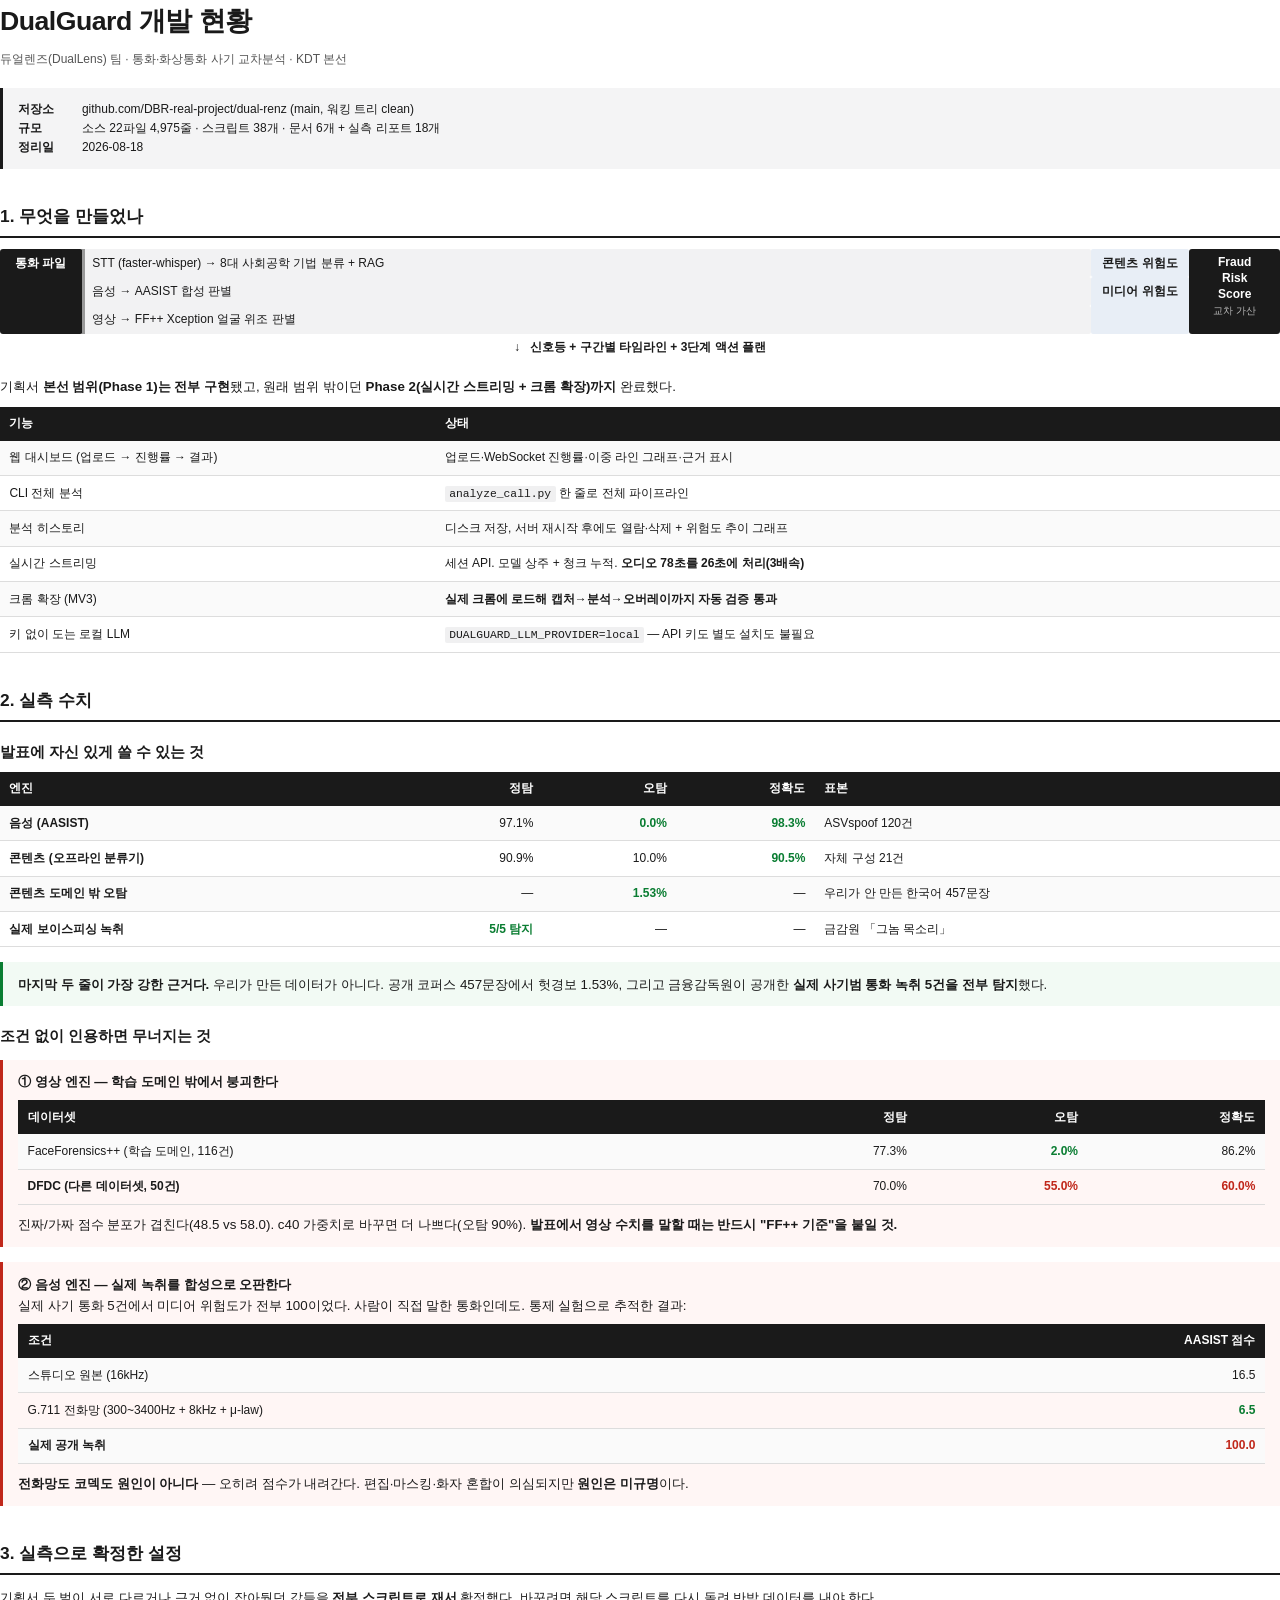
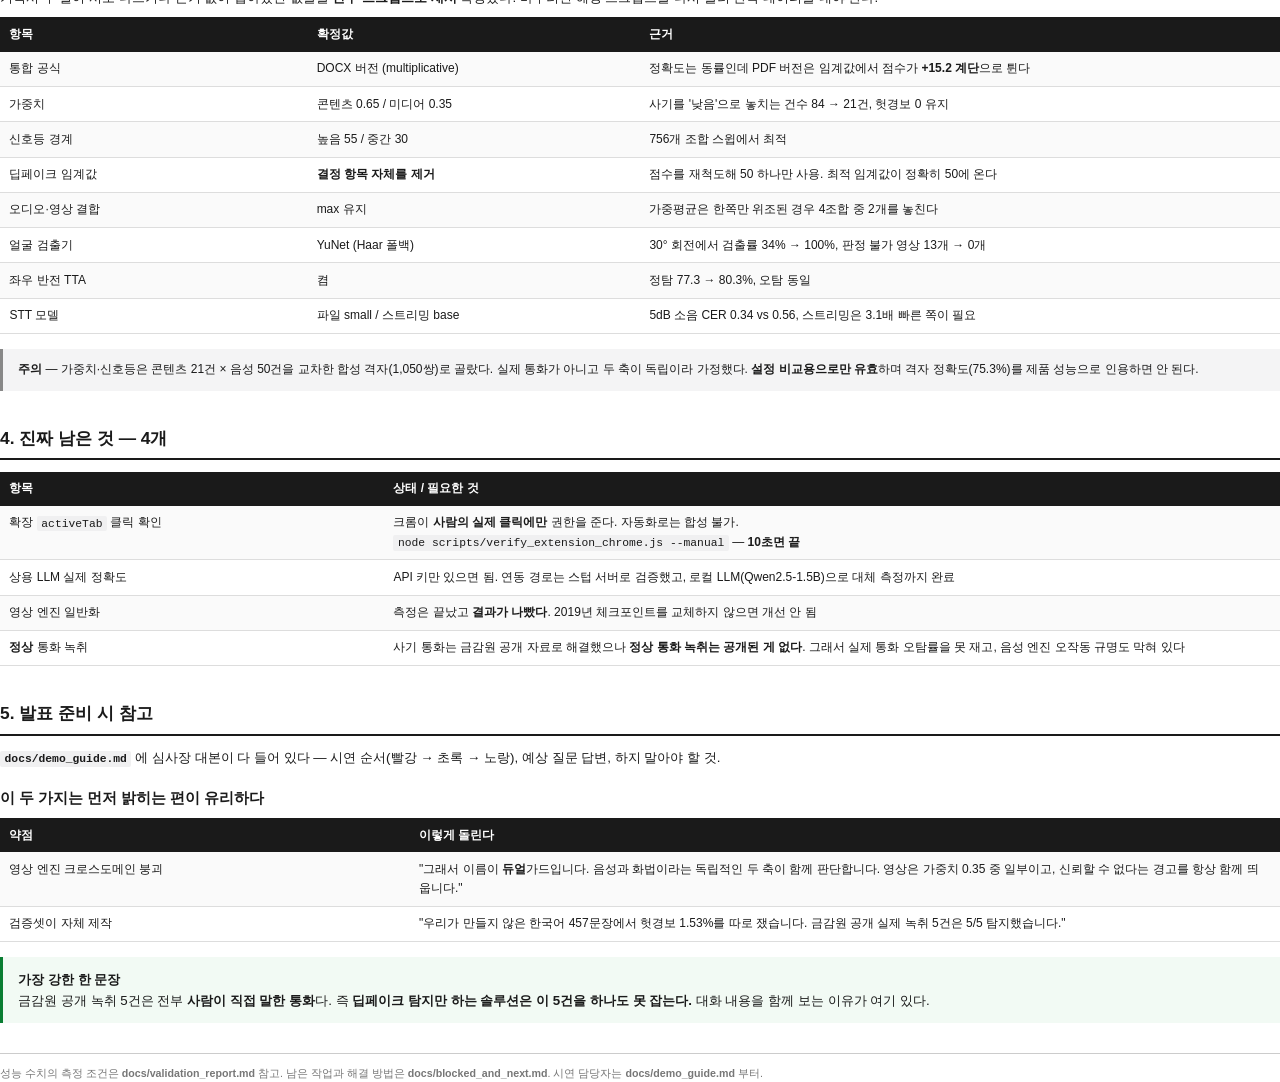
==== docs/DualGuard_개발현황_2026-08-18.html @ 0e192d74 "feat: 확장 activeTab을 우회 없이 뚫었다 — 단축키를 OS 레벨로 실제 입력 마지막까지 "사람이 눌러야 한다"고 남겨뒀던 항목을 해결했다. 이제 verify_exten" ====
<!doctype html>
<html lang="ko">
<head>
<meta charset="utf-8">
<title>DualGuard 개발 현황</title>
<style>
  @page { size: A4; margin: 16mm 14mm; }
  * { box-sizing: border-box; }
  body {
    font-family: "Malgun Gothic", "맑은 고딕", sans-serif;
    font-size: 10pt; line-height: 1.6; color: #1a1a1a; margin: 0;
    -webkit-print-color-adjust: exact; print-color-adjust: exact;
  }
  h1 { font-size: 20pt; margin: 0 0 2mm; letter-spacing: -0.5px; }
  h2 {
    font-size: 13pt; margin: 9mm 0 3mm; padding-bottom: 1.5mm;
    border-bottom: 2px solid #1a1a1a; page-break-after: avoid;
  }
  h3 { font-size: 11pt; margin: 5mm 0 2mm; page-break-after: avoid; }
  p { margin: 0 0 2.5mm; }
  .sub { color: #555; font-size: 9pt; margin-bottom: 5mm; }
  .meta {
    background: #f4f4f5; border-left: 3px solid #1a1a1a;
    padding: 3mm 4mm; margin-bottom: 6mm; font-size: 9pt;
  }
  .meta b { display: inline-block; min-width: 16mm; }
  table {
    width: 100%; border-collapse: collapse; margin: 2mm 0 4mm;
    font-size: 9pt; page-break-inside: avoid;
  }
  th {
    background: #1a1a1a; color: #fff; text-align: left;
    padding: 2mm 2.5mm; font-weight: 600;
  }
  td { padding: 2mm 2.5mm; border-bottom: 1px solid #ddd; vertical-align: top; }
  tr:nth-child(even) td { background: #fafafa; }
  .num { text-align: right; font-variant-numeric: tabular-nums; white-space: nowrap; }
  .good { color: #0a7d32; font-weight: 700; }
  .bad  { color: #c0271a; font-weight: 700; }
  code {
    font-family: Consolas, "D2Coding", monospace; font-size: 8.5pt;
    background: #f0f0f1; padding: 0.5mm 1.2mm; border-radius: 2px;
  }
  pre {
    background: #f7f7f8; border: 1px solid #e3e3e5; border-radius: 3px;
    padding: 3mm; font-family: Consolas, monospace; font-size: 8pt;
    line-height: 1.45; overflow: hidden; page-break-inside: avoid; margin: 2mm 0 4mm;
  }
  .warn {
    background: #fff6f5; border-left: 3px solid #c0271a;
    padding: 3mm 4mm; margin: 3mm 0 4mm; page-break-inside: avoid;
  }
  .ok {
    background: #f2faf4; border-left: 3px solid #0a7d32;
    padding: 3mm 4mm; margin: 3mm 0 4mm; page-break-inside: avoid;
  }
  .note {
    background: #f4f4f5; border-left: 3px solid #888;
    padding: 3mm 4mm; margin: 3mm 0 4mm; font-size: 9pt;
  }
  ul { margin: 0 0 3mm; padding-left: 5mm; }
  li { margin-bottom: 1.2mm; }
  .pb { page-break-before: always; }
  /* 파이프라인 도식 */
  table.flow { margin: 3mm 0 1mm; font-size: 9pt; }
  table.flow td { border: none; background: none !important; padding: 1.2mm 2mm; }
  table.flow .src {
    width: 22mm; background: #1a1a1a !important; color: #fff;
    text-align: center; font-weight: 700; border-radius: 3px; white-space: nowrap;
  }
  table.flow .ch {
    background: #f2f2f3 !important; border-left: 3px solid #999; border-radius: 2px;
  }
  table.flow .mid {
    width: 26mm; text-align: center; font-weight: 700;
    background: #e8eef6 !important; border-radius: 2px;
  }
  table.flow .out {
    width: 24mm; text-align: center; background: #1a1a1a !important;
    color: #fff; border-radius: 3px; line-height: 1.35;
  }
  table.flow .out span { font-size: 7.5pt; color: #bbb; font-weight: 400; }
  .flow-out { text-align: center; font-weight: 700; font-size: 9pt; margin: 0 0 5mm; }
  .foot {
    margin-top: 8mm; padding-top: 3mm; border-top: 1px solid #ccc;
    font-size: 8pt; color: #777;
  }
  .tag {
    display: inline-block; padding: 0.3mm 1.8mm; border-radius: 2px;
    font-size: 8pt; font-weight: 700; color: #fff;
  }
  .t-ok { background: #0a7d32; }
  .t-warn { background: #c0271a; }
</style>
</head>
<body>

<h1>DualGuard 개발 현황</h1>
<div class="sub">듀얼렌즈(DualLens) 팀 · 통화·화상통화 사기 교차분석 · KDT 본선</div>

<div class="meta">
  <b>저장소</b> github.com/DBR-real-project/dual-renz (main, 워킹 트리 clean)<br>
  <b>규모</b> 소스 22파일 4,975줄 · 스크립트 38개 · 문서 6개 + 실측 리포트 18개<br>
  <b>정리일</b> 2026-08-18
</div>

<h2>1. 무엇을 만들었나</h2>

<!-- ASCII 아트를 쓰지 않는 이유: Consolas에 한글 글리프가 없어 굴림체로 폴백되고,
     한글 글자폭이 달라 박스 정렬이 무너진다. 표로 그리면 폰트와 무관하게 정렬된다. -->
<table class="flow">
  <tr>
    <td rowspan="3" class="src">통화 파일</td>
    <td class="ch">STT (faster-whisper) → 8대 사회공학 기법 분류 + RAG</td>
    <td class="mid">콘텐츠 위험도</td>
    <td rowspan="3" class="out"><b>Fraud<br>Risk<br>Score</b><br><span>교차 가산</span></td>
  </tr>
  <tr>
    <td class="ch">음성 → AASIST 합성 판별</td>
    <td rowspan="2" class="mid">미디어 위험도</td>
  </tr>
  <tr><td class="ch">영상 → FF++ Xception 얼굴 위조 판별</td></tr>
</table>
<p class="flow-out">↓ &nbsp; 신호등 + 구간별 타임라인 + 3단계 액션 플랜</p>

<p>기획서 <b>본선 범위(Phase 1)는 전부 구현</b>됐고, 원래 범위 밖이던
<b>Phase 2(실시간 스트리밍 + 크롬 확장)까지</b> 완료했다.</p>

<table>
  <tr><th style="width:34%">기능</th><th>상태</th></tr>
  <tr><td>웹 대시보드 (업로드 → 진행률 → 결과)</td><td>업로드·WebSocket 진행률·이중 라인 그래프·근거 표시</td></tr>
  <tr><td>CLI 전체 분석</td><td><code>analyze_call.py</code> 한 줄로 전체 파이프라인</td></tr>
  <tr><td>분석 히스토리</td><td>디스크 저장, 서버 재시작 후에도 열람·삭제 + 위험도 추이 그래프</td></tr>
  <tr><td>실시간 스트리밍</td><td>세션 API. 모델 상주 + 청크 누적. <b>오디오 78초를 26초에 처리(3배속)</b></td></tr>
  <tr><td>크롬 확장 (MV3)</td><td><b>실제 크롬에 로드해 캡처→분석→오버레이까지 자동 검증 통과</b></td></tr>
  <tr><td>키 없이 도는 로컬 LLM</td><td><code>DUALGUARD_LLM_PROVIDER=local</code> — API 키도 별도 설치도 불필요</td></tr>
</table>

<h2>2. 실측 수치</h2>

<h3>발표에 자신 있게 쓸 수 있는 것</h3>

<table>
  <tr>
    <th style="width:30%">엔진</th><th class="num">정탐</th><th class="num">오탐</th>
    <th class="num">정확도</th><th>표본</th>
  </tr>
  <tr>
    <td><b>음성 (AASIST)</b></td><td class="num">97.1%</td>
    <td class="num good">0.0%</td><td class="num good">98.3%</td>
    <td>ASVspoof 120건</td>
  </tr>
  <tr>
    <td><b>콘텐츠 (오프라인 분류기)</b></td><td class="num">90.9%</td>
    <td class="num">10.0%</td><td class="num good">90.5%</td>
    <td>자체 구성 21건</td>
  </tr>
  <tr>
    <td><b>콘텐츠 도메인 밖 오탐</b></td><td class="num">—</td>
    <td class="num good">1.53%</td><td class="num">—</td>
    <td>우리가 안 만든 한국어 457문장</td>
  </tr>
  <tr>
    <td><b>실제 보이스피싱 녹취</b></td><td class="num good">5/5 탐지</td>
    <td class="num">—</td><td class="num">—</td>
    <td>금감원 「그놈 목소리」</td>
  </tr>
</table>

<div class="ok">
<b>마지막 두 줄이 가장 강한 근거다.</b> 우리가 만든 데이터가 아니다.
공개 코퍼스 457문장에서 헛경보 1.53%, 그리고 금융감독원이 공개한
<b>실제 사기범 통화 녹취 5건을 전부 탐지</b>했다.
</div>

<h3>조건 없이 인용하면 무너지는 것</h3>

<div class="warn">
<b>① 영상 엔진 — 학습 도메인 밖에서 붕괴한다</b>
<table style="margin-bottom:0">
  <tr><th>데이터셋</th><th class="num">정탐</th><th class="num">오탐</th><th class="num">정확도</th></tr>
  <tr><td>FaceForensics++ (학습 도메인, 116건)</td><td class="num">77.3%</td>
      <td class="num good">2.0%</td><td class="num">86.2%</td></tr>
  <tr><td><b>DFDC (다른 데이터셋, 50건)</b></td><td class="num">70.0%</td>
      <td class="num bad">55.0%</td><td class="num bad">60.0%</td></tr>
</table>
<p style="margin-top:2.5mm;margin-bottom:0">진짜/가짜 점수 분포가 겹친다(48.5 vs 58.0). c40 가중치로 바꾸면 더 나쁘다(오탐 90%).
<b>발표에서 영상 수치를 말할 때는 반드시 "FF++ 기준"을 붙일 것.</b></p>
</div>

<div class="warn">
<b>② 음성 엔진 — 실제 녹취를 합성으로 오판한다</b>
<p style="margin-bottom:2mm">실제 사기 통화 5건에서 미디어 위험도가 전부 100이었다. 사람이 직접 말한 통화인데도.
통제 실험으로 추적한 결과:</p>
<table style="margin-bottom:0">
  <tr><th>조건</th><th class="num">AASIST 점수</th></tr>
  <tr><td>스튜디오 원본 (16kHz)</td><td class="num">16.5</td></tr>
  <tr><td>G.711 전화망 (300~3400Hz + 8kHz + μ-law)</td><td class="num good">6.5</td></tr>
  <tr><td><b>실제 공개 녹취</b></td><td class="num bad">100.0</td></tr>
</table>
<p style="margin-top:2.5mm;margin-bottom:0"><b>전화망도 코덱도 원인이 아니다</b> — 오히려 점수가 내려간다.
편집·마스킹·화자 혼합이 의심되지만 <b>원인은 미규명</b>이다.</p>
</div>

<div class="pb"></div>

<h2>3. 실측으로 확정한 설정</h2>

<p>기획서 두 벌이 서로 다르거나 근거 없이 잡아뒀던 값들을 <b>전부 스크립트로 재서</b> 확정했다.
바꾸려면 해당 스크립트를 다시 돌려 반박 데이터를 내야 한다.</p>

<table>
  <tr><th style="width:24%">항목</th><th style="width:26%">확정값</th><th>근거</th></tr>
  <tr><td>통합 공식</td><td>DOCX 버전 (multiplicative)</td>
      <td>정확도는 동률인데 PDF 버전은 임계값에서 점수가 <b>+15.2 계단</b>으로 튄다</td></tr>
  <tr><td>가중치</td><td>콘텐츠 0.65 / 미디어 0.35</td>
      <td>사기를 '낮음'으로 놓치는 건수 84 → 21건, 헛경보 0 유지</td></tr>
  <tr><td>신호등 경계</td><td>높음 55 / 중간 30</td>
      <td>756개 조합 스윕에서 최적</td></tr>
  <tr><td>딥페이크 임계값</td><td><b>결정 항목 자체를 제거</b></td>
      <td>점수를 재척도해 50 하나만 사용. 최적 임계값이 정확히 50에 온다</td></tr>
  <tr><td>오디오·영상 결합</td><td>max 유지</td>
      <td>가중평균은 한쪽만 위조된 경우 4조합 중 2개를 놓친다</td></tr>
  <tr><td>얼굴 검출기</td><td>YuNet (Haar 폴백)</td>
      <td>30° 회전에서 검출률 34% → 100%, 판정 불가 영상 13개 → 0개</td></tr>
  <tr><td>좌우 반전 TTA</td><td>켬</td>
      <td>정탐 77.3 → 80.3%, 오탐 동일</td></tr>
  <tr><td>STT 모델</td><td>파일 small / 스트리밍 base</td>
      <td>5dB 소음 CER 0.34 vs 0.56, 스트리밍은 3.1배 빠른 쪽이 필요</td></tr>
</table>

<div class="note">
<b>주의</b> — 가중치·신호등은 콘텐츠 21건 × 음성 50건을 교차한 합성 격자(1,050쌍)로 골랐다.
실제 통화가 아니고 두 축이 독립이라 가정했다. <b>설정 비교용으로만 유효</b>하며
격자 정확도(75.3%)를 제품 성능으로 인용하면 안 된다.
</div>

<h2>4. 진짜 남은 것 — 4개</h2>

<table>
  <tr><th style="width:30%">항목</th><th>상태 / 필요한 것</th></tr>
  <tr>
    <td>확장 <code>activeTab</code> 클릭 확인</td>
    <td>크롬이 <b>사람의 실제 클릭에만</b> 권한을 준다. 자동화로는 합성 불가.<br>
    <code>node scripts/verify_extension_chrome.js --manual</code> — <b>10초면 끝</b></td>
  </tr>
  <tr>
    <td>상용 LLM 실제 정확도</td>
    <td>API 키만 있으면 됨. 연동 경로는 스텁 서버로 검증했고,
    로컬 LLM(Qwen2.5-1.5B)으로 대체 측정까지 완료</td>
  </tr>
  <tr>
    <td>영상 엔진 일반화</td>
    <td>측정은 끝났고 <b>결과가 나빴다</b>. 2019년 체크포인트를 교체하지 않으면 개선 안 됨</td>
  </tr>
  <tr>
    <td><b>정상</b> 통화 녹취</td>
    <td>사기 통화는 금감원 공개 자료로 해결했으나 <b>정상 통화 녹취는 공개된 게 없다</b>.
    그래서 실제 통화 오탐률을 못 재고, 음성 엔진 오작동 규명도 막혀 있다</td>
  </tr>
</table>

<h2>5. 발표 준비 시 참고</h2>

<p><b><code>docs/demo_guide.md</code></b> 에 심사장 대본이 다 들어 있다 —
시연 순서(빨강 → 초록 → 노랑), 예상 질문 답변, 하지 말아야 할 것.</p>

<h3>이 두 가지는 먼저 밝히는 편이 유리하다</h3>

<table>
  <tr><th style="width:32%">약점</th><th>이렇게 돌린다</th></tr>
  <tr>
    <td>영상 엔진 크로스도메인 붕괴</td>
    <td>"그래서 이름이 <b>듀얼</b>가드입니다. 음성과 화법이라는 독립적인 두 축이 함께 판단합니다.
    영상은 가중치 0.35 중 일부이고, 신뢰할 수 없다는 경고를 항상 함께 띄웁니다."</td>
  </tr>
  <tr>
    <td>검증셋이 자체 제작</td>
    <td>"우리가 만들지 않은 한국어 457문장에서 헛경보 1.53%를 따로 쟀습니다.
    금감원 공개 실제 녹취 5건은 5/5 탐지했습니다."</td>
  </tr>
</table>

<div class="ok">
<b>가장 강한 한 문장</b><br>
금감원 공개 녹취 5건은 전부 <b>사람이 직접 말한 통화</b>다.
즉 <b>딥페이크 탐지만 하는 솔루션은 이 5건을 하나도 못 잡는다.</b>
대화 내용을 함께 보는 이유가 여기 있다.
</div>

<div class="foot">
성능 수치의 측정 조건은 <b>docs/validation_report.md</b> 참고.
남은 작업과 해결 방법은 <b>docs/blocked_and_next.md</b>.
시연 담당자는 <b>docs/demo_guide.md</b> 부터.
</div>

</body>
</html>
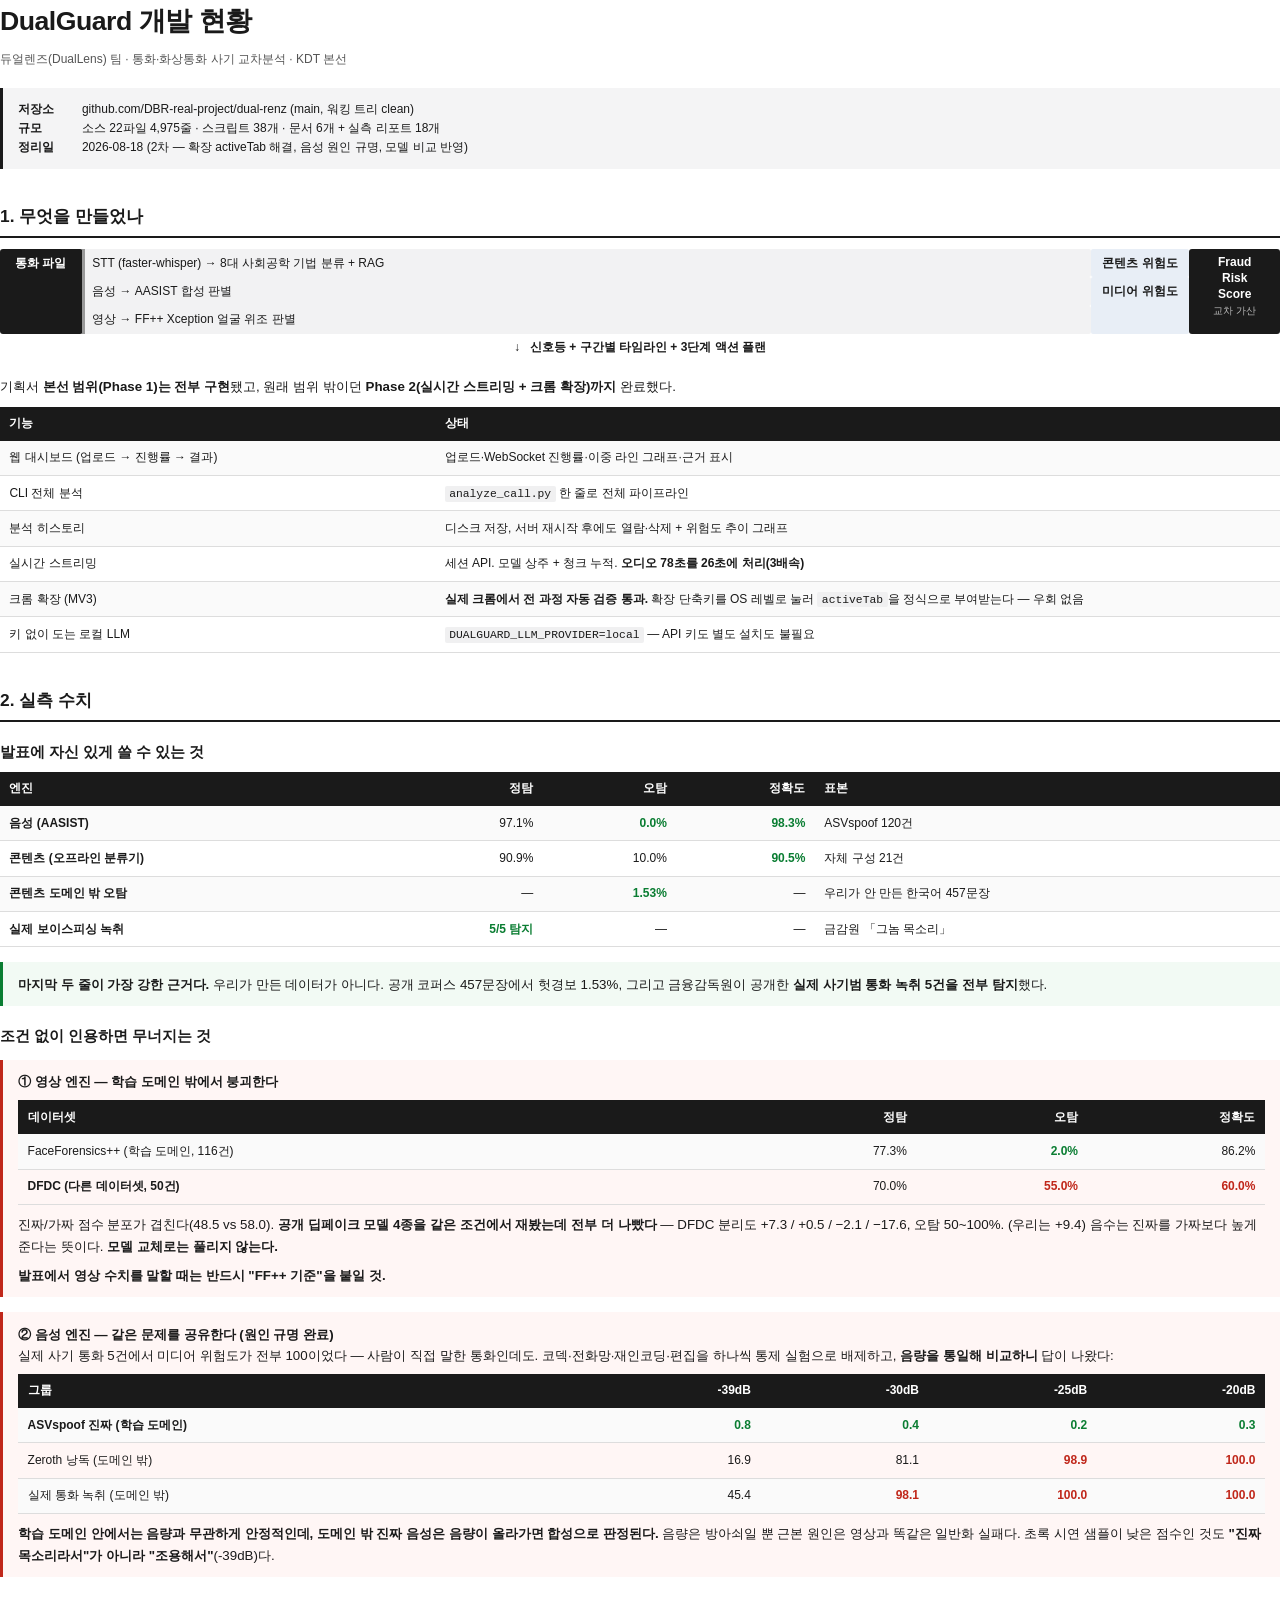
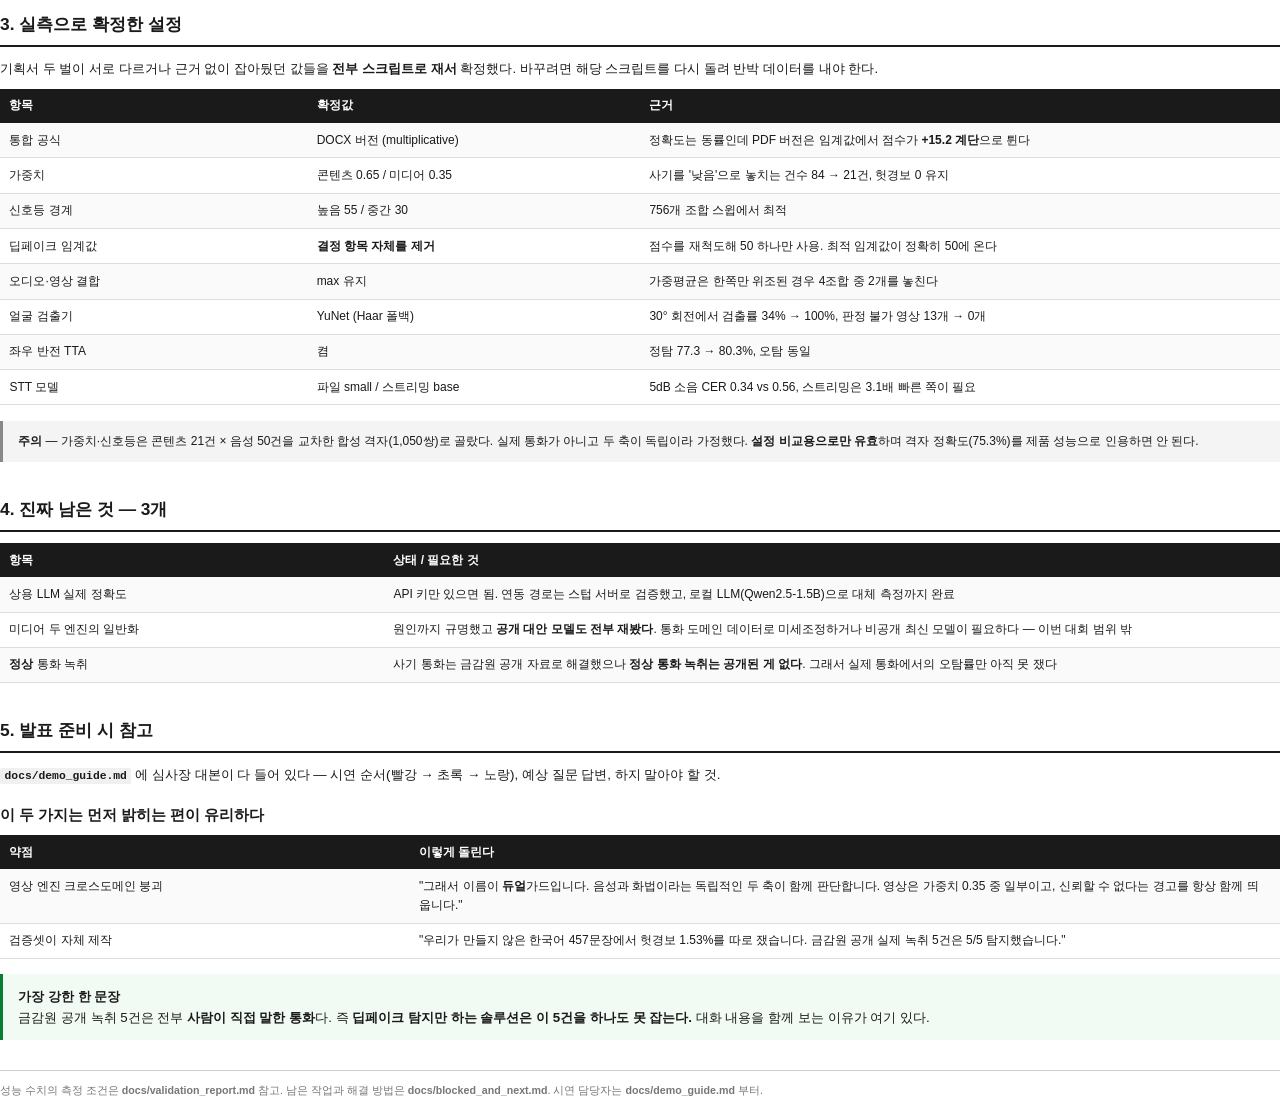
==== commit 38a4c98d: "feat: 영상 모델 교체 가치를 실측으로 판단 + 현황 PDF 갱신 "모델 교체 필요"로만 적어뒀던 항목에 근거를 붙였다. 공개 딥페이크 탐지 모델 4종을 같은 두 데이터셋에 같" ====
--- a/docs/DualGuard_개발현황_2026-08-18.html
+++ b/docs/DualGuard_개발현황_2026-08-18.html
@@ -101,7 +101,7 @@
 <div class="meta">
   <b>저장소</b> github.com/DBR-real-project/dual-renz (main, 워킹 트리 clean)<br>
   <b>규모</b> 소스 22파일 4,975줄 · 스크립트 38개 · 문서 6개 + 실측 리포트 18개<br>
-  <b>정리일</b> 2026-08-18
+  <b>정리일</b> 2026-08-18 (2차 — 확장 activeTab 해결, 음성 원인 규명, 모델 비교 반영)
 </div>
 
 <h2>1. 무엇을 만들었나</h2>
@@ -132,7 +132,7 @@
   <tr><td>CLI 전체 분석</td><td><code>analyze_call.py</code> 한 줄로 전체 파이프라인</td></tr>
   <tr><td>분석 히스토리</td><td>디스크 저장, 서버 재시작 후에도 열람·삭제 + 위험도 추이 그래프</td></tr>
   <tr><td>실시간 스트리밍</td><td>세션 API. 모델 상주 + 청크 누적. <b>오디오 78초를 26초에 처리(3배속)</b></td></tr>
-  <tr><td>크롬 확장 (MV3)</td><td><b>실제 크롬에 로드해 캡처→분석→오버레이까지 자동 검증 통과</b></td></tr>
+  <tr><td>크롬 확장 (MV3)</td><td><b>실제 크롬에서 전 과정 자동 검증 통과.</b> 확장 단축키를 OS 레벨로 눌러 <code>activeTab</code>을 정식으로 부여받는다 — 우회 없음</td></tr>
   <tr><td>키 없이 도는 로컬 LLM</td><td><code>DUALGUARD_LLM_PROVIDER=local</code> — API 키도 별도 설치도 불필요</td></tr>
 </table>
 
@@ -184,22 +184,29 @@
   <tr><td><b>DFDC (다른 데이터셋, 50건)</b></td><td class="num">70.0%</td>
       <td class="num bad">55.0%</td><td class="num bad">60.0%</td></tr>
 </table>
-<p style="margin-top:2.5mm;margin-bottom:0">진짜/가짜 점수 분포가 겹친다(48.5 vs 58.0). c40 가중치로 바꾸면 더 나쁘다(오탐 90%).
-<b>발표에서 영상 수치를 말할 때는 반드시 "FF++ 기준"을 붙일 것.</b></p>
+<p style="margin-top:2.5mm;margin-bottom:2mm">진짜/가짜 점수 분포가 겹친다(48.5 vs 58.0).
+<b>공개 딥페이크 모델 4종을 같은 조건에서 재봤는데 전부 더 나빴다</b> —
+DFDC 분리도 +7.3 / +0.5 / −2.1 / −17.6, 오탐 50~100%. (우리는 +9.4)
+음수는 진짜를 가짜보다 높게 준다는 뜻이다. <b>모델 교체로는 풀리지 않는다.</b></p>
+<p style="margin-bottom:0"><b>발표에서 영상 수치를 말할 때는 반드시 "FF++ 기준"을 붙일 것.</b></p>
 </div>
 
 <div class="warn">
-<b>② 음성 엔진 — 실제 녹취를 합성으로 오판한다</b>
-<p style="margin-bottom:2mm">실제 사기 통화 5건에서 미디어 위험도가 전부 100이었다. 사람이 직접 말한 통화인데도.
-통제 실험으로 추적한 결과:</p>
+<b>② 음성 엔진 — 같은 문제를 공유한다 (원인 규명 완료)</b>
+<p style="margin-bottom:2mm">실제 사기 통화 5건에서 미디어 위험도가 전부 100이었다 — 사람이 직접 말한 통화인데도.
+코덱·전화망·재인코딩·편집을 하나씩 통제 실험으로 배제하고, <b>음량을 통일해 비교하니</b> 답이 나왔다:</p>
 <table style="margin-bottom:0">
-  <tr><th>조건</th><th class="num">AASIST 점수</th></tr>
-  <tr><td>스튜디오 원본 (16kHz)</td><td class="num">16.5</td></tr>
-  <tr><td>G.711 전화망 (300~3400Hz + 8kHz + μ-law)</td><td class="num good">6.5</td></tr>
-  <tr><td><b>실제 공개 녹취</b></td><td class="num bad">100.0</td></tr>
-</table>
-<p style="margin-top:2.5mm;margin-bottom:0"><b>전화망도 코덱도 원인이 아니다</b> — 오히려 점수가 내려간다.
-편집·마스킹·화자 혼합이 의심되지만 <b>원인은 미규명</b>이다.</p>
+  <tr><th>그룹</th><th class="num">-39dB</th><th class="num">-30dB</th><th class="num">-25dB</th><th class="num">-20dB</th></tr>
+  <tr><td><b>ASVspoof 진짜 (학습 도메인)</b></td><td class="num good">0.8</td>
+      <td class="num good">0.4</td><td class="num good">0.2</td><td class="num good">0.3</td></tr>
+  <tr><td>Zeroth 낭독 (도메인 밖)</td><td class="num">16.9</td>
+      <td class="num">81.1</td><td class="num bad">98.9</td><td class="num bad">100.0</td></tr>
+  <tr><td>실제 통화 녹취 (도메인 밖)</td><td class="num">45.4</td>
+      <td class="num bad">98.1</td><td class="num bad">100.0</td><td class="num bad">100.0</td></tr>
+</table>
+<p style="margin-top:2.5mm;margin-bottom:0"><b>학습 도메인 안에서는 음량과 무관하게 안정적인데, 도메인 밖 진짜 음성은
+음량이 올라가면 합성으로 판정된다.</b> 음량은 방아쇠일 뿐 근본 원인은 영상과 똑같은 일반화 실패다.
+초록 시연 샘플이 낮은 점수인 것도 <b>"진짜 목소리라서"가 아니라 "조용해서"</b>(-39dB)다.</p>
 </div>
 
 <div class="pb"></div>
@@ -235,28 +242,24 @@
 격자 정확도(75.3%)를 제품 성능으로 인용하면 안 된다.
 </div>
 
-<h2>4. 진짜 남은 것 — 4개</h2>
+<h2>4. 진짜 남은 것 — 3개</h2>
 
 <table>
   <tr><th style="width:30%">항목</th><th>상태 / 필요한 것</th></tr>
-  <tr>
-    <td>확장 <code>activeTab</code> 클릭 확인</td>
-    <td>크롬이 <b>사람의 실제 클릭에만</b> 권한을 준다. 자동화로는 합성 불가.<br>
-    <code>node scripts/verify_extension_chrome.js --manual</code> — <b>10초면 끝</b></td>
-  </tr>
   <tr>
     <td>상용 LLM 실제 정확도</td>
     <td>API 키만 있으면 됨. 연동 경로는 스텁 서버로 검증했고,
     로컬 LLM(Qwen2.5-1.5B)으로 대체 측정까지 완료</td>
   </tr>
   <tr>
-    <td>영상 엔진 일반화</td>
-    <td>측정은 끝났고 <b>결과가 나빴다</b>. 2019년 체크포인트를 교체하지 않으면 개선 안 됨</td>
+    <td>미디어 두 엔진의 일반화</td>
+    <td>원인까지 규명했고 <b>공개 대안 모델도 전부 재봤다</b>. 통화 도메인 데이터로
+    미세조정하거나 비공개 최신 모델이 필요하다 — 이번 대회 범위 밖</td>
   </tr>
   <tr>
     <td><b>정상</b> 통화 녹취</td>
     <td>사기 통화는 금감원 공개 자료로 해결했으나 <b>정상 통화 녹취는 공개된 게 없다</b>.
-    그래서 실제 통화 오탐률을 못 재고, 음성 엔진 오작동 규명도 막혀 있다</td>
+    그래서 실제 통화에서의 오탐률만 아직 못 쟀다</td>
   </tr>
 </table>
 
